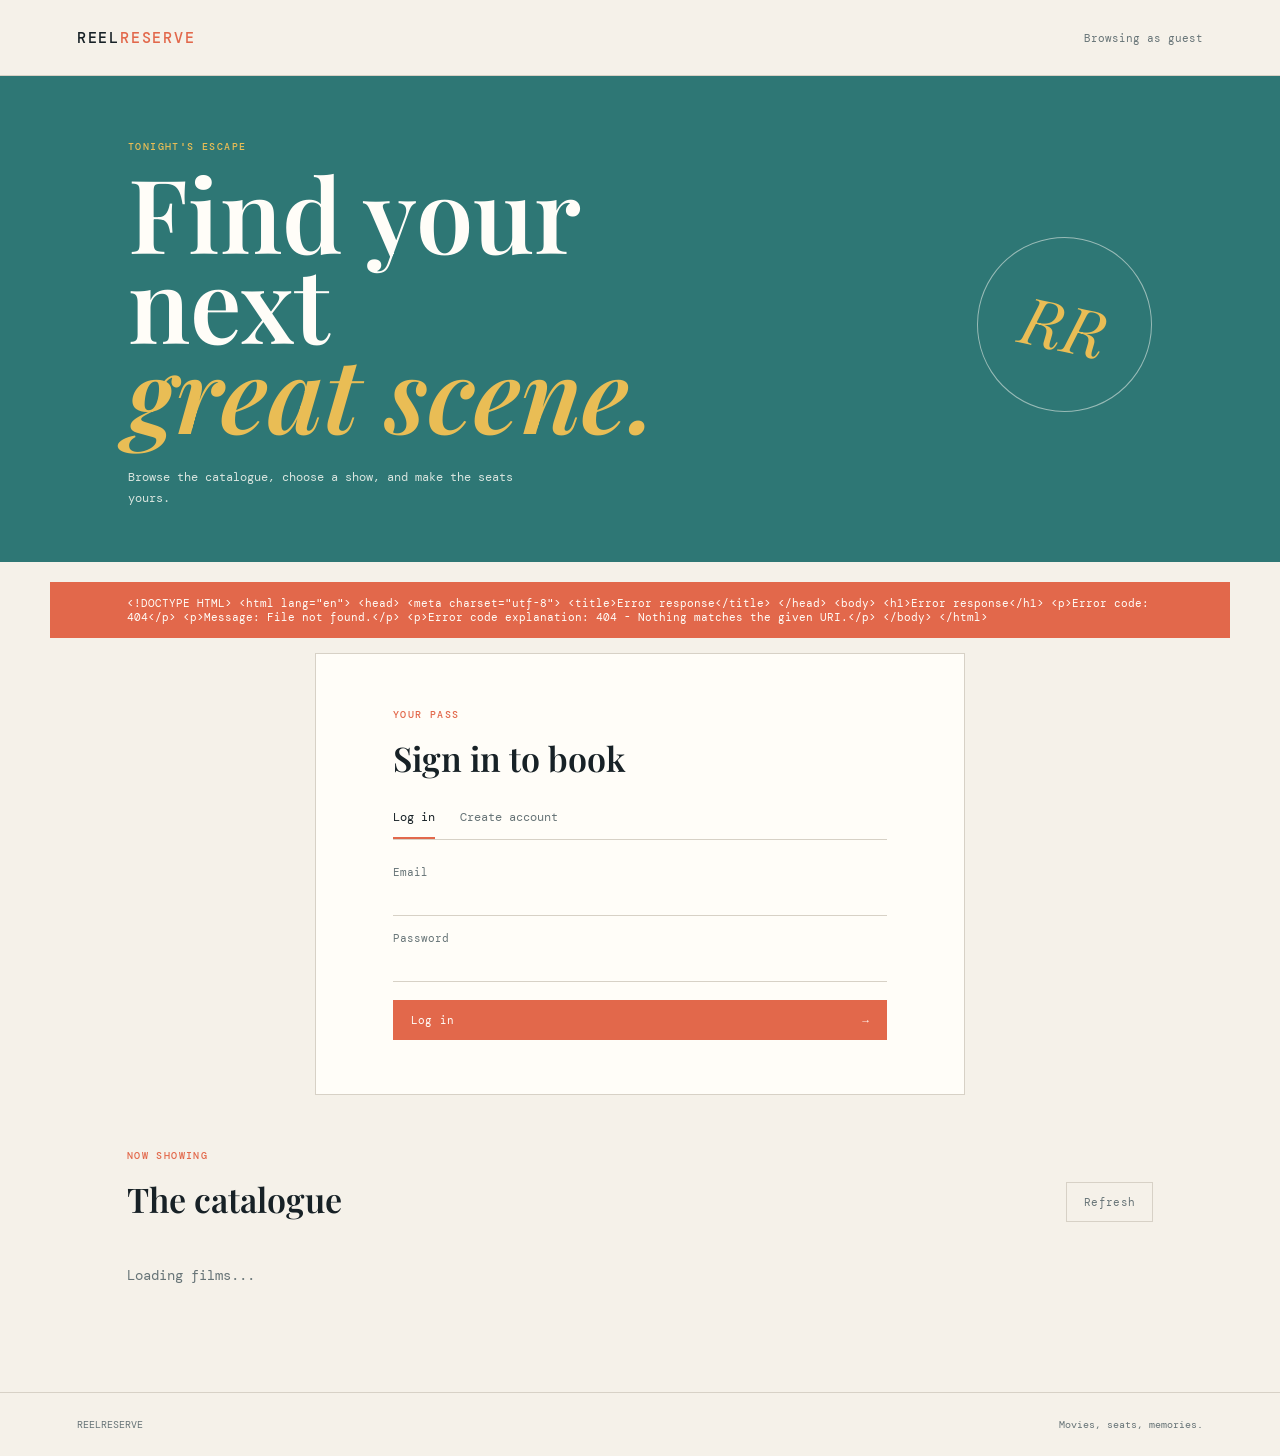
==== backend/target/movie-booking/index.html @ e282ca95 "Checkpoint: current build state" ====
<!DOCTYPE html>
<html lang="en">
<head>
    <meta charset="UTF-8">
    <meta name="viewport" content="width=device-width, initial-scale=1.0">
    <title>ReelReserve</title>
    <link rel="stylesheet" href="styles.css">
</head>
<body>
<header class="topbar">
    <a class="brand" href="#">REEL<span>RESERVE</span></a>
    <div class="account-actions">
        <span id="user-label" class="user-label">Browsing as guest</span>
        <button id="wallet-button" class="button button-quiet hidden" type="button">Wallet</button>
        <button id="logout-button" class="button button-quiet hidden" type="button">Log out</button>
    </div>
</header>

<main>
    <section class="hero-band">
        <div class="hero-copy">
            <p class="kicker">Tonight's escape</p>
            <h1>Find your next<br><em>great scene.</em></h1>
            <p class="hero-note">Browse the catalogue, choose a show, and make the seats yours.</p>
        </div>
        <div class="hero-mark" aria-hidden="true">RR</div>
    </section>

    <section id="notice" class="notice hidden" role="status"></section>

    <section id="account-panel" class="panel account-panel hidden">
        <div class="account-panel-heading">
            <div><p id="account-kind" class="kicker">Account</p><h2 id="account-name">Your wallet</h2><p id="account-email" class="account-email"></p></div>
            <div class="wallet-total"><span>Available balance</span><strong id="wallet-balance">Rs 0</strong></div>
        </div>
        <div class="account-facts"><span>Role <strong id="account-role">CUSTOMER</strong></span><span id="wallet-help">Balance updates after every booking and cancellation</span><button id="refresh-wallet-button" class="button button-quiet" type="button">Refresh balance</button></div>
    </section>

    <section id="auth-panel" class="panel auth-panel">
        <div class="panel-heading">
            <p class="kicker">Your pass</p>
            <h2>Sign in to book</h2>
        </div>
        <div class="auth-tabs" role="tablist">
            <button class="tab active" data-auth-mode="login" type="button">Log in</button>
            <button class="tab" data-auth-mode="register" type="button">Create account</button>
        </div>
        <form id="auth-form">
            <label id="name-field" class="field hidden">Name<input id="name" type="text" autocomplete="name"></label>
            <label class="field">Email<input id="email" type="email" required autocomplete="email"></label>
            <label class="field">Password<input id="password" type="password" required minlength="6" autocomplete="current-password"></label>
            <button class="button button-primary" type="submit"><span id="auth-submit-label">Log in</span><span aria-hidden="true">&#8594;</span></button>
        </form>
    </section>

    <section id="catalogue" class="catalogue-section">
        <div class="section-heading">
            <div><p class="kicker">Now showing</p><h2>The catalogue</h2></div>
            <button id="refresh-button" class="button button-quiet" type="button">Refresh</button>
        </div>
        <div id="movie-grid" class="movie-grid"><p class="loading">Loading films...</p></div>
    </section>

    <section id="details-panel" class="panel details-panel hidden">
        <button id="close-details" class="close-button" type="button" aria-label="Close movie details">&#215;</button>
        <div id="movie-details"></div>
    </section>

    <section id="admin-panel" class="admin-panel hidden">
        <div class="section-heading admin-heading">
            <div><p class="kicker">Admin studio</p><h2>Build the programme</h2></div>
            <span class="role-badge">ADMIN</span>
        </div>
        <div class="admin-grid">
            <section class="admin-column">
                <div class="admin-column-heading"><h3>Theatres</h3><button id="new-theatre-button" class="button button-quiet" type="button">New</button></div>
                <form id="theatre-form" class="admin-form hidden">
                    <input id="theatre-id" type="hidden">
                    <label class="field">Name<input id="theatre-name" required></label>
                    <label class="field">Location<input id="theatre-location" required></label>
                    <div class="form-actions"><button class="button button-primary" type="submit">Save theatre</button><button id="cancel-theatre" class="button button-quiet" type="button">Cancel</button></div>
                </form>
                <div id="theatre-list" class="admin-list"></div>
            </section>
            <section class="admin-column dependent-column">
                <div class="admin-column-heading"><h3>Selected theatre screens</h3><button id="new-screen-button" class="button button-quiet" type="button" disabled>New</button></div>
                <p id="screen-context" class="admin-context">Select a theatre first.</p>
                <form id="screen-form" class="admin-form hidden">
                    <input id="screen-id" type="hidden">
                    <label class="field">Name<input id="screen-name" required></label>
                    <label class="field">Rows<input id="screen-rows" placeholder="A-D" required></label>
                    <label class="field">Seats per row<input id="screen-seats" type="number" min="1" required></label>
                    <div class="form-actions"><button class="button button-primary" type="submit">Save screen</button><button id="cancel-screen" class="button button-quiet" type="button">Cancel</button></div>
                </form>
                <div id="screen-list" class="admin-list"></div>
            </section>
            <section class="admin-column dependent-column">
                <div class="admin-column-heading"><h3>Shows</h3><button id="new-show-button" class="button button-quiet" type="button" disabled>New</button></div>
                <p id="show-context" class="admin-context">Select a screen first.</p>
                <form id="show-form" class="admin-form hidden">
                    <input id="show-id" type="hidden">
                    <label class="field">Movie<select id="show-movie" required></select></label>
                    <label class="field">Start time<input id="show-time" type="datetime-local" required></label>
                    <div class="form-actions"><button class="button button-primary" type="submit">Save show</button><button id="cancel-show" class="button button-quiet" type="button">Cancel</button></div>
                </form>
                <div id="show-list" class="admin-list"></div>
            </section>
        </div>
    </section>

    <section id="bookings-section" class="catalogue-section hidden">
        <div class="section-heading"><div><p class="kicker">Your account</p><h2>My bookings</h2></div></div>
        <div id="booking-list" class="booking-list"></div>
    </section>
</main>

<footer><span>REELRESERVE</span><span>Movies, seats, memories.</span></footer>
<script src="app.js"></script>
</body>
</html>
---- backend/target/movie-booking/styles.css ----
@import url('https://fonts.googleapis.com/css2?family=DM+Mono:wght@400;500&family=Playfair+Display:ital,wght@0,600;0,700;1,600;1,700&display=swap');

:root { --ink:#172126; --paper:#f5f1e9; --muted:#677477; --line:#d7d1c6; --coral:#e2684b; --teal:#2e7775; --yellow:#e9bd55; --white:#fffdf8; }
* { box-sizing:border-box; }
body { margin:0; color:var(--ink); background:var(--paper); font-family:'DM Mono', monospace; font-size:14px; }
button, input { font:inherit; }
button { cursor:pointer; }
.topbar { height:76px; padding:0 6vw; border-bottom:1px solid var(--line); display:flex; align-items:center; justify-content:space-between; background:var(--paper); }
.brand { color:var(--ink); text-decoration:none; font-weight:500; letter-spacing:.12em; font-size:15px; }
.brand span { color:var(--coral); }
.account-actions { display:flex; gap:20px; align-items:center; color:var(--muted); font-size:11px; }
.hero-band { min-height:350px; padding:64px 10vw 54px; background:var(--teal); color:var(--white); display:flex; align-items:center; justify-content:space-between; overflow:hidden; }
.hero-copy { max-width:650px; position:relative; z-index:1; }
.kicker { margin:0 0 14px; color:var(--coral); text-transform:uppercase; letter-spacing:.14em; font-size:10px; font-weight:500; }
.hero-band .kicker { color:var(--yellow); }
h1, h2, h3 { margin:0; font-family:'Playfair Display', Georgia, serif; font-weight:600; letter-spacing:0; }
h1 { font-size:clamp(3.5rem, 8vw, 7.2rem); line-height:.88; }
h1 em { color:var(--yellow); }
.hero-note { max-width:390px; line-height:1.7; color:#d9e5df; margin:30px 0 0; font-size:12px; }
.hero-mark { width:175px; height:175px; border:1px solid rgba(255,253,248,.5); border-radius:50%; display:grid; place-items:center; color:var(--yellow); font-family:'Playfair Display',serif; font-style:italic; font-size:65px; transform:rotate(12deg); }
.panel, .catalogue-section { max-width:1180px; margin:0 auto; padding:54px 6vw; }
.auth-panel { max-width:650px; margin-top:25px; background:var(--white); border:1px solid var(--line); position:relative; }
.panel-heading h2, .section-heading h2 { font-size:34px; }
.auth-tabs { display:flex; gap:25px; border-bottom:1px solid var(--line); margin:28px 0 25px; }
.tab { border:0; border-bottom:2px solid transparent; padding:0 0 12px; background:transparent; color:var(--muted); font-size:12px; }
.tab.active { color:var(--ink); border-color:var(--coral); }
.field { display:block; color:var(--muted); font-size:11px; margin:15px 0; }
input { display:block; width:100%; border:0; border-bottom:1px solid var(--line); background:transparent; padding:11px 0; color:var(--ink); outline:0; }
input:focus { border-color:var(--teal); }
.button { border:1px solid var(--ink); padding:12px 17px; background:transparent; color:var(--ink); font-size:11px; letter-spacing:.03em; }
.button-primary { width:100%; margin-top:18px; display:flex; justify-content:space-between; background:var(--coral); color:var(--white); border-color:var(--coral); }
.button-quiet { border-color:var(--line); color:var(--muted); }
.button:hover { filter:brightness(.96); }
.section-heading { display:flex; align-items:end; justify-content:space-between; margin-bottom:30px; }
.movie-grid { display:grid; grid-template-columns:repeat(auto-fit,minmax(210px,1fr)); gap:14px; }
.movie-card { min-height:270px; padding:20px; display:flex; flex-direction:column; justify-content:space-between; background:var(--white); border:1px solid var(--line); transition:transform .2s ease; }
.movie-card:hover { transform:translateY(-5px); }
.poster { height:115px; margin:-20px -20px 20px; padding:16px; background:var(--yellow); color:var(--ink); display:flex; align-items:end; font-family:'Playfair Display',serif; font-size:27px; line-height:.9; }
.movie-card:nth-child(2n) .poster { background:var(--coral); color:var(--white); }
.movie-card:nth-child(3n) .poster { background:var(--teal); color:var(--white); }
.movie-card h3 { font-size:22px; line-height:1; }
.movie-meta { color:var(--muted); font-size:10px; margin-top:12px; }
.card-action { align-self:start; border:0; border-bottom:1px solid var(--coral); padding:12px 0 5px; background:transparent; color:var(--ink); font-size:11px; }
.notice { max-width:1180px; margin:20px auto -10px; padding:14px 6vw; background:var(--yellow); font-size:11px; }
.account-panel { max-width:1180px; margin:25px auto 0; padding:30px 6vw; background:var(--ink); color:var(--white); }
.account-panel-heading { display:flex; justify-content:space-between; align-items:end; gap:30px; }
.account-panel h2 { font-size:36px; }
.account-email { color:#c8d1cd; font-size:11px; margin:8px 0 0; }
.wallet-total { min-width:210px; padding:18px 20px; background:var(--yellow); color:var(--ink); }
.wallet-total span, .wallet-total strong { display:block; }
.wallet-total span { font-size:10px; text-transform:uppercase; letter-spacing:.1em; }
.wallet-total strong { margin-top:10px; font-family:'Playfair Display',serif; font-size:32px; }
.account-facts { display:flex; align-items:center; gap:30px; margin-top:25px; padding-top:16px; border-top:1px solid #3c484b; color:#c8d1cd; font-size:10px; }
.account-facts strong { color:var(--yellow); margin-left:6px; }
.account-facts .button { margin-left:auto; padding:8px 10px; color:var(--white); border-color:#627071; }
.admin-panel { max-width:1180px; margin:25px auto 0; padding:42px 6vw; background:#e7dfd1; border-top:5px solid var(--coral); }
.admin-heading { margin-bottom:25px; }
.role-badge { padding:7px 10px; background:var(--ink); color:var(--yellow); font-size:10px; letter-spacing:.12em; }
.admin-grid { display:grid; grid-template-columns:repeat(3, 1fr); gap:1px; background:var(--line); border:1px solid var(--line); }
.admin-column { min-width:0; padding:22px; background:var(--white); }
.dependent-column { background:#fbf8f1; }
.admin-column-heading { display:flex; align-items:center; justify-content:space-between; gap:15px; margin-bottom:18px; }
.admin-column h3 { font-size:23px; }
.admin-context { color:var(--muted); line-height:1.5; font-size:11px; margin:0 0 15px; }
.admin-list { display:grid; gap:7px; }
.admin-item { width:100%; display:flex; align-items:center; justify-content:space-between; gap:12px; padding:13px; border:1px solid var(--line); background:transparent; color:var(--ink); text-align:left; }
button.admin-item { cursor:pointer; }
.admin-item:hover, .admin-item.selected { border-color:var(--teal); background:#edf3ec; }
.admin-item strong, .admin-item small { display:block; }
.admin-item strong { font-family:'Playfair Display',serif; font-size:16px; font-weight:600; }
.admin-item small { color:var(--muted); font-size:9px; line-height:1.5; margin-top:4px; }
.item-actions { display:flex; gap:10px; flex-shrink:0; }
.item-actions i { color:var(--muted); font-style:normal; font-size:15px; cursor:pointer; }
.item-actions i:hover { color:var(--coral); }
.admin-form { border:1px solid var(--line); padding:15px; margin-bottom:15px; background:var(--paper); }
.admin-form .field { margin:11px 0; }
.admin-form select { display:block; width:100%; border:0; border-bottom:1px solid var(--line); padding:11px 0; background:transparent; color:var(--ink); }
.form-actions { display:flex; gap:8px; margin-top:15px; }
.form-actions .button { padding:10px 11px; }
.form-actions .button-primary { margin-top:0; width:auto; }
.details-panel { background:var(--ink); color:var(--white); position:relative; }
.details-panel .kicker { color:var(--yellow); }
.details-panel h2 { font-size:45px; max-width:650px; }
.details-copy { color:#c8d1cd; line-height:1.7; max-width:600px; margin:18px 0 28px; }
.show-row { display:flex; align-items:center; justify-content:space-between; border-top:1px solid #3c484b; padding:16px 0; gap:20px; }
.show-time { color:var(--yellow); }
.seat-list { display:flex; flex-wrap:wrap; gap:7px; margin:18px 0; }
.seat { min-width:39px; padding:8px 5px; border:1px solid #627071; color:var(--white); background:transparent; font-size:10px; }
.seat.available.selected { background:var(--yellow); color:var(--ink); border-color:var(--yellow); }
.seat.unavailable { color:#657073; border-color:#354144; text-decoration:line-through; cursor:not-allowed; }
.close-button { position:absolute; top:22px; right:25px; color:var(--white); background:transparent; border:0; font-size:25px; }
.booking-list { display:grid; gap:10px; }
.booking-item { display:flex; justify-content:space-between; align-items:center; gap:15px; padding:18px; border:1px solid var(--line); background:var(--white); font-size:11px; }
.booking-item strong { font-family:'Playfair Display',serif; font-size:20px; }
.loading { color:var(--muted); }
.hidden { display:none !important; }
footer { border-top:1px solid var(--line); margin-top:40px; padding:25px 6vw; display:flex; justify-content:space-between; color:var(--muted); font-size:10px; }
@media (max-width:850px) { .admin-grid { grid-template-columns:1fr; } }
@media (max-width:650px) { .topbar { padding:0 5vw; } .user-label { display:none; } .hero-band { padding:52px 7vw; min-height:330px; } .hero-mark { width:105px; height:105px; font-size:38px; } .panel, .catalogue-section, .admin-panel { padding:40px 7vw; } .account-panel-heading, .account-facts { align-items:start; flex-direction:column; gap:18px; } .wallet-total { width:100%; } .section-heading { align-items:start; gap:15px; } .panel-heading h2, .section-heading h2 { font-size:29px; } .details-panel h2 { font-size:36px; } .booking-item { align-items:start; flex-direction:column; } footer { flex-direction:column; gap:10px; } }
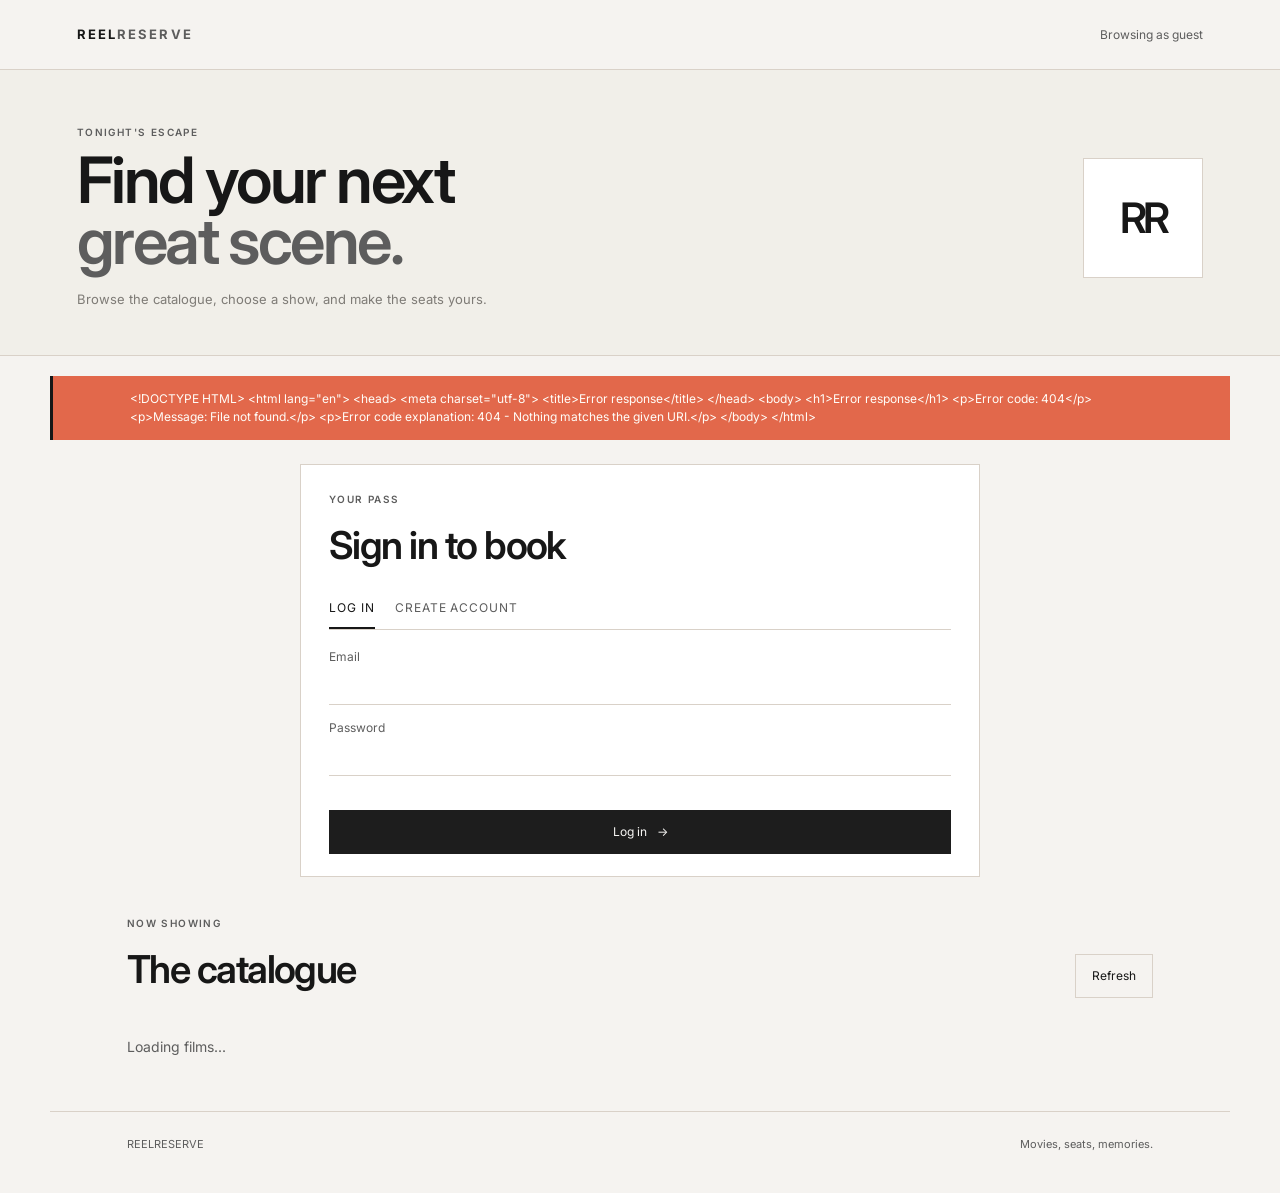
==== commit cf236d88: "chore: checkpoint current booking system" ====
--- a/backend/target/movie-booking/index.html
+++ b/backend/target/movie-booking/index.html
@@ -45,10 +45,15 @@
             <button class="tab active" data-auth-mode="login" type="button">Log in</button>
             <button class="tab" data-auth-mode="register" type="button">Create account</button>
         </div>
+        <div id="registration-role" class="auth-tabs hidden" role="tablist" aria-label="Account type">
+            <button class="tab active" data-register-role="CUSTOMER" type="button">Customer</button>
+            <button class="tab" data-register-role="ADMIN" type="button">Admin</button>
+        </div>
         <form id="auth-form">
             <label id="name-field" class="field hidden">Name<input id="name" type="text" autocomplete="name"></label>
             <label class="field">Email<input id="email" type="email" required autocomplete="email"></label>
             <label class="field">Password<input id="password" type="password" required minlength="6" autocomplete="current-password"></label>
+            <label id="admin-key-field" class="field hidden">Admin access code<input id="admin-key" type="password" autocomplete="off"></label>
             <button class="button button-primary" type="submit"><span id="auth-submit-label">Log in</span><span aria-hidden="true">&#8594;</span></button>
         </form>
     </section>
--- a/backend/target/movie-booking/styles.css
+++ b/backend/target/movie-booking/styles.css
@@ -1,99 +1,453 @@
-@import url('https://fonts.googleapis.com/css2?family=DM+Mono:wght@400;500&family=Playfair+Display:ital,wght@0,600;0,700;1,600;1,700&display=swap');
-
-:root { --ink:#172126; --paper:#f5f1e9; --muted:#677477; --line:#d7d1c6; --coral:#e2684b; --teal:#2e7775; --yellow:#e9bd55; --white:#fffdf8; }
-* { box-sizing:border-box; }
-body { margin:0; color:var(--ink); background:var(--paper); font-family:'DM Mono', monospace; font-size:14px; }
-button, input { font:inherit; }
-button { cursor:pointer; }
-.topbar { height:76px; padding:0 6vw; border-bottom:1px solid var(--line); display:flex; align-items:center; justify-content:space-between; background:var(--paper); }
-.brand { color:var(--ink); text-decoration:none; font-weight:500; letter-spacing:.12em; font-size:15px; }
-.brand span { color:var(--coral); }
-.account-actions { display:flex; gap:20px; align-items:center; color:var(--muted); font-size:11px; }
-.hero-band { min-height:350px; padding:64px 10vw 54px; background:var(--teal); color:var(--white); display:flex; align-items:center; justify-content:space-between; overflow:hidden; }
-.hero-copy { max-width:650px; position:relative; z-index:1; }
-.kicker { margin:0 0 14px; color:var(--coral); text-transform:uppercase; letter-spacing:.14em; font-size:10px; font-weight:500; }
-.hero-band .kicker { color:var(--yellow); }
-h1, h2, h3 { margin:0; font-family:'Playfair Display', Georgia, serif; font-weight:600; letter-spacing:0; }
-h1 { font-size:clamp(3.5rem, 8vw, 7.2rem); line-height:.88; }
-h1 em { color:var(--yellow); }
-.hero-note { max-width:390px; line-height:1.7; color:#d9e5df; margin:30px 0 0; font-size:12px; }
-.hero-mark { width:175px; height:175px; border:1px solid rgba(255,253,248,.5); border-radius:50%; display:grid; place-items:center; color:var(--yellow); font-family:'Playfair Display',serif; font-style:italic; font-size:65px; transform:rotate(12deg); }
-.panel, .catalogue-section { max-width:1180px; margin:0 auto; padding:54px 6vw; }
-.auth-panel { max-width:650px; margin-top:25px; background:var(--white); border:1px solid var(--line); position:relative; }
-.panel-heading h2, .section-heading h2 { font-size:34px; }
-.auth-tabs { display:flex; gap:25px; border-bottom:1px solid var(--line); margin:28px 0 25px; }
-.tab { border:0; border-bottom:2px solid transparent; padding:0 0 12px; background:transparent; color:var(--muted); font-size:12px; }
-.tab.active { color:var(--ink); border-color:var(--coral); }
-.field { display:block; color:var(--muted); font-size:11px; margin:15px 0; }
-input { display:block; width:100%; border:0; border-bottom:1px solid var(--line); background:transparent; padding:11px 0; color:var(--ink); outline:0; }
-input:focus { border-color:var(--teal); }
-.button { border:1px solid var(--ink); padding:12px 17px; background:transparent; color:var(--ink); font-size:11px; letter-spacing:.03em; }
-.button-primary { width:100%; margin-top:18px; display:flex; justify-content:space-between; background:var(--coral); color:var(--white); border-color:var(--coral); }
-.button-quiet { border-color:var(--line); color:var(--muted); }
-.button:hover { filter:brightness(.96); }
-.section-heading { display:flex; align-items:end; justify-content:space-between; margin-bottom:30px; }
-.movie-grid { display:grid; grid-template-columns:repeat(auto-fit,minmax(210px,1fr)); gap:14px; }
-.movie-card { min-height:270px; padding:20px; display:flex; flex-direction:column; justify-content:space-between; background:var(--white); border:1px solid var(--line); transition:transform .2s ease; }
-.movie-card:hover { transform:translateY(-5px); }
-.poster { height:115px; margin:-20px -20px 20px; padding:16px; background:var(--yellow); color:var(--ink); display:flex; align-items:end; font-family:'Playfair Display',serif; font-size:27px; line-height:.9; }
-.movie-card:nth-child(2n) .poster { background:var(--coral); color:var(--white); }
-.movie-card:nth-child(3n) .poster { background:var(--teal); color:var(--white); }
-.movie-card h3 { font-size:22px; line-height:1; }
-.movie-meta { color:var(--muted); font-size:10px; margin-top:12px; }
-.card-action { align-self:start; border:0; border-bottom:1px solid var(--coral); padding:12px 0 5px; background:transparent; color:var(--ink); font-size:11px; }
-.notice { max-width:1180px; margin:20px auto -10px; padding:14px 6vw; background:var(--yellow); font-size:11px; }
-.account-panel { max-width:1180px; margin:25px auto 0; padding:30px 6vw; background:var(--ink); color:var(--white); }
-.account-panel-heading { display:flex; justify-content:space-between; align-items:end; gap:30px; }
-.account-panel h2 { font-size:36px; }
-.account-email { color:#c8d1cd; font-size:11px; margin:8px 0 0; }
-.wallet-total { min-width:210px; padding:18px 20px; background:var(--yellow); color:var(--ink); }
-.wallet-total span, .wallet-total strong { display:block; }
-.wallet-total span { font-size:10px; text-transform:uppercase; letter-spacing:.1em; }
-.wallet-total strong { margin-top:10px; font-family:'Playfair Display',serif; font-size:32px; }
-.account-facts { display:flex; align-items:center; gap:30px; margin-top:25px; padding-top:16px; border-top:1px solid #3c484b; color:#c8d1cd; font-size:10px; }
-.account-facts strong { color:var(--yellow); margin-left:6px; }
-.account-facts .button { margin-left:auto; padding:8px 10px; color:var(--white); border-color:#627071; }
-.admin-panel { max-width:1180px; margin:25px auto 0; padding:42px 6vw; background:#e7dfd1; border-top:5px solid var(--coral); }
-.admin-heading { margin-bottom:25px; }
-.role-badge { padding:7px 10px; background:var(--ink); color:var(--yellow); font-size:10px; letter-spacing:.12em; }
-.admin-grid { display:grid; grid-template-columns:repeat(3, 1fr); gap:1px; background:var(--line); border:1px solid var(--line); }
-.admin-column { min-width:0; padding:22px; background:var(--white); }
-.dependent-column { background:#fbf8f1; }
-.admin-column-heading { display:flex; align-items:center; justify-content:space-between; gap:15px; margin-bottom:18px; }
-.admin-column h3 { font-size:23px; }
-.admin-context { color:var(--muted); line-height:1.5; font-size:11px; margin:0 0 15px; }
-.admin-list { display:grid; gap:7px; }
-.admin-item { width:100%; display:flex; align-items:center; justify-content:space-between; gap:12px; padding:13px; border:1px solid var(--line); background:transparent; color:var(--ink); text-align:left; }
-button.admin-item { cursor:pointer; }
-.admin-item:hover, .admin-item.selected { border-color:var(--teal); background:#edf3ec; }
-.admin-item strong, .admin-item small { display:block; }
-.admin-item strong { font-family:'Playfair Display',serif; font-size:16px; font-weight:600; }
-.admin-item small { color:var(--muted); font-size:9px; line-height:1.5; margin-top:4px; }
-.item-actions { display:flex; gap:10px; flex-shrink:0; }
-.item-actions i { color:var(--muted); font-style:normal; font-size:15px; cursor:pointer; }
-.item-actions i:hover { color:var(--coral); }
-.admin-form { border:1px solid var(--line); padding:15px; margin-bottom:15px; background:var(--paper); }
-.admin-form .field { margin:11px 0; }
-.admin-form select { display:block; width:100%; border:0; border-bottom:1px solid var(--line); padding:11px 0; background:transparent; color:var(--ink); }
-.form-actions { display:flex; gap:8px; margin-top:15px; }
-.form-actions .button { padding:10px 11px; }
-.form-actions .button-primary { margin-top:0; width:auto; }
-.details-panel { background:var(--ink); color:var(--white); position:relative; }
-.details-panel .kicker { color:var(--yellow); }
-.details-panel h2 { font-size:45px; max-width:650px; }
-.details-copy { color:#c8d1cd; line-height:1.7; max-width:600px; margin:18px 0 28px; }
-.show-row { display:flex; align-items:center; justify-content:space-between; border-top:1px solid #3c484b; padding:16px 0; gap:20px; }
-.show-time { color:var(--yellow); }
-.seat-list { display:flex; flex-wrap:wrap; gap:7px; margin:18px 0; }
-.seat { min-width:39px; padding:8px 5px; border:1px solid #627071; color:var(--white); background:transparent; font-size:10px; }
-.seat.available.selected { background:var(--yellow); color:var(--ink); border-color:var(--yellow); }
-.seat.unavailable { color:#657073; border-color:#354144; text-decoration:line-through; cursor:not-allowed; }
-.close-button { position:absolute; top:22px; right:25px; color:var(--white); background:transparent; border:0; font-size:25px; }
-.booking-list { display:grid; gap:10px; }
-.booking-item { display:flex; justify-content:space-between; align-items:center; gap:15px; padding:18px; border:1px solid var(--line); background:var(--white); font-size:11px; }
-.booking-item strong { font-family:'Playfair Display',serif; font-size:20px; }
-.loading { color:var(--muted); }
-.hidden { display:none !important; }
-footer { border-top:1px solid var(--line); margin-top:40px; padding:25px 6vw; display:flex; justify-content:space-between; color:var(--muted); font-size:10px; }
-@media (max-width:850px) { .admin-grid { grid-template-columns:1fr; } }
-@media (max-width:650px) { .topbar { padding:0 5vw; } .user-label { display:none; } .hero-band { padding:52px 7vw; min-height:330px; } .hero-mark { width:105px; height:105px; font-size:38px; } .panel, .catalogue-section, .admin-panel { padding:40px 7vw; } .account-panel-heading, .account-facts { align-items:start; flex-direction:column; gap:18px; } .wallet-total { width:100%; } .section-heading { align-items:start; gap:15px; } .panel-heading h2, .section-heading h2 { font-size:29px; } .details-panel h2 { font-size:36px; } .booking-item { align-items:start; flex-direction:column; } footer { flex-direction:column; gap:10px; } }
+@import url('https://fonts.googleapis.com/css2?family=Inter:wght@400;500;600;700&display=swap');
+
+:root {
+    --bg: #f5f3f0;
+    --panel: #ffffff;
+    --panel-soft: #f1efe9;
+    --line: #d9d1c8;
+    --ink: #171717;
+    --muted: #5d5d5d;
+    --text-soft: #7e7b76;
+    --accent: #1f2323;
+    --accent-soft: #e8e4df;
+    --button: #1d1d1d;
+    --button-text: #f7f6f4;
+    --warning: #f1e7b8;
+    --success: #dfe9dd;
+    --danger: #f0d8d3;
+}
+
+* { box-sizing: border-box; }
+html { scroll-behavior: smooth; }
+body {
+    margin: 0;
+    background: var(--bg);
+    color: var(--ink);
+    font-family: 'Inter', sans-serif;
+    font-size: 14px;
+    line-height: 1.5;
+}
+button, input, select { font: inherit; }
+button { cursor: pointer; }
+button:disabled { cursor: not-allowed; opacity: 0.6; }
+
+a { color: inherit; text-decoration: none; }
+
+.topbar {
+    height: 70px;
+    padding: 0 6vw;
+    display: flex;
+    align-items: center;
+    justify-content: space-between;
+    border-bottom: 1px solid var(--line);
+    background: rgba(245, 243, 240, 0.96);
+    position: sticky;
+    top: 0;
+    z-index: 10;
+}
+.brand {
+    letter-spacing: 0.16em;
+    font-size: 13px;
+    font-weight: 700;
+    text-transform: uppercase;
+}
+.brand span { color: var(--muted); }
+.account-actions {
+    display: flex;
+    align-items: center;
+    gap: 16px;
+}
+.user-label {
+    font-size: 12px;
+    color: var(--muted);
+}
+
+.hero-band {
+    min-height: 240px;
+    padding: 56px 6vw 46px;
+    background: var(--panel-soft);
+    border-bottom: 1px solid var(--line);
+    display: flex;
+    align-items: center;
+    justify-content: space-between;
+    gap: 32px;
+}
+.hero-copy { max-width: 620px; }
+.kicker {
+    margin: 0 0 12px;
+    color: var(--muted);
+    font-size: 10px;
+    line-height: 1.2;
+    letter-spacing: 0.14em;
+    text-transform: uppercase;
+    font-weight: 600;
+}
+h1, h2, h3 { margin: 0; font-weight: 600; letter-spacing: -0.04em; }
+h1 {
+    font-size: clamp(2.6rem, 5vw, 5rem);
+    line-height: 0.95;
+}
+h1 em { font-style: normal; color: var(--muted); }
+.hero-note {
+    margin: 18px 0 0;
+    max-width: 440px;
+    color: var(--text-soft);
+    font-size: 13px;
+}
+.hero-mark {
+    width: 120px;
+    height: 120px;
+    display: grid;
+    place-items: center;
+    border: 1px solid var(--line);
+    background: var(--panel);
+    font-size: 42px;
+    font-weight: 600;
+    letter-spacing: -0.08em;
+}
+
+.panel, .catalogue-section { max-width: 1180px; margin: 0 auto; padding: 40px 6vw; }
+.auth-panel {
+    max-width: 680px;
+    margin-top: 24px;
+    padding: 28px 28px 22px;
+    background: var(--panel);
+    border: 1px solid var(--line);
+}
+.panel-heading h2, .section-heading h2 { font-size: clamp(2rem, 3vw, 2.7rem); }
+.auth-tabs {
+    display: flex;
+    gap: 20px;
+    margin: 24px 0 18px;
+    border-bottom: 1px solid var(--line);
+}
+.tab {
+    border: 0;
+    background: transparent;
+    color: var(--muted);
+    padding: 0 0 10px;
+    font-size: 12px;
+    letter-spacing: 0.08em;
+    text-transform: uppercase;
+    border-bottom: 2px solid transparent;
+}
+.tab.active {
+    color: var(--ink);
+    border-color: var(--ink);
+}
+.inline-copy {
+    margin: 0 0 18px;
+    color: var(--muted);
+    font-size: 12px;
+}
+.field {
+    display: block;
+    margin: 14px 0;
+    color: var(--muted);
+    font-size: 12px;
+}
+input, select {
+    display: block;
+    width: 100%;
+    border: 0;
+    border-bottom: 1px solid var(--line);
+    background: transparent;
+    padding: 10px 0;
+    color: var(--ink);
+    outline: none;
+}
+input:focus, select:focus {
+    border-color: var(--ink);
+}
+.button {
+    border: 1px solid var(--button);
+    background: var(--button);
+    color: var(--button-text);
+    display: inline-flex;
+    align-items: center;
+    justify-content: center;
+    gap: 10px;
+    padding: 12px 16px;
+    font-size: 12px;
+    transition: opacity .2s ease;
+}
+.button:hover { opacity: 0.96; }
+.button-primary {
+    width: 100%;
+    margin-top: 20px;
+}
+.button-quiet {
+    background: transparent;
+    color: var(--ink);
+    border-color: var(--line);
+}
+.subtle-link {
+    border: 0;
+    background: transparent;
+    color: var(--ink);
+    padding: 0;
+    font-size: 12px;
+    text-decoration: underline;
+    text-underline-offset: 3px;
+}
+.inline-link-row {
+    margin-top: 16px;
+    display: flex;
+    justify-content: flex-end;
+}
+
+.section-heading {
+    display: flex;
+    align-items: end;
+    justify-content: space-between;
+    gap: 18px;
+    margin-bottom: 24px;
+}
+.movie-grid {
+    display: grid;
+    grid-template-columns: repeat(auto-fit, minmax(220px, 1fr));
+    gap: 14px;
+}
+.movie-card {
+    background: var(--panel);
+    border: 1px solid var(--line);
+    padding: 18px;
+    min-height: 260px;
+    display: flex;
+    flex-direction: column;
+    justify-content: space-between;
+}
+.poster {
+    height: 120px;
+    margin: -18px -18px 18px;
+    display: flex;
+    align-items: end;
+    padding: 16px;
+    background: var(--accent-soft);
+    font-weight: 600;
+    font-size: 28px;
+    letter-spacing: -0.06em;
+}
+.movie-card:nth-child(2n) .poster { background: #e7e2db; }
+.movie-card:nth-child(3n) .poster { background: #ece8e1; }
+.movie-card h3 {
+    font-size: 22px;
+    line-height: 1.1;
+}
+.movie-meta { color: var(--muted); font-size: 11px; margin-top: 10px; }
+.card-action {
+    align-self: flex-start;
+    background: transparent;
+    border: 0;
+    border-bottom: 1px solid var(--ink);
+    padding: 10px 0 4px;
+    color: var(--ink);
+    font-size: 12px;
+}
+.notice {
+    max-width: 1180px;
+    margin: 20px auto 0;
+    padding: 14px 6vw;
+    background: var(--warning);
+    border-left: 3px solid var(--ink);
+    font-size: 12px;
+}
+
+.account-panel {
+    max-width: 1180px;
+    margin: 24px auto 0;
+    padding: 28px 6vw;
+    background: var(--ink);
+    color: var(--button-text);
+}
+.account-panel-heading {
+    display: flex;
+    justify-content: space-between;
+    align-items: end;
+    gap: 20px;
+}
+.account-panel h2 { font-size: 32px; }
+.account-email { margin-top: 8px; color: #d0d3d1; font-size: 11px; }
+.wallet-total {
+    min-width: 220px;
+    padding: 16px 18px;
+    background: var(--warning);
+    color: var(--ink);
+}
+.wallet-total span, .wallet-total strong { display: block; }
+.wallet-total span { font-size: 10px; letter-spacing: 0.12em; text-transform: uppercase; }
+.wallet-total strong { margin-top: 8px; font-size: 28px; }
+.account-facts {
+    display: flex;
+    align-items: center;
+    gap: 24px;
+    margin-top: 18px;
+    padding-top: 14px;
+    border-top: 1px solid rgba(255,255,255,0.15);
+    font-size: 11px;
+    color: #d0d3d1;
+}
+.account-facts strong { color: var(--warning); }
+.account-facts .button { margin-left: auto; }
+
+.admin-panel {
+    max-width: 1180px;
+    margin: 28px auto 0;
+    padding: 40px 6vw;
+    background: var(--panel-soft);
+    border-top: 3px solid var(--ink);
+}
+.role-badge {
+    background: var(--ink);
+    color: var(--button-text);
+    padding: 8px 10px;
+    font-size: 10px;
+    letter-spacing: 0.12em;
+    text-transform: uppercase;
+}
+.admin-grid {
+    display: grid;
+    grid-template-columns: repeat(3, 1fr);
+    gap: 1px;
+    margin-top: 24px;
+    background: var(--line);
+    border: 1px solid var(--line);
+}
+.admin-column {
+    min-width: 0;
+    padding: 20px;
+    background: var(--panel);
+}
+.dependent-column { background: #faf8f5; }
+.admin-column-heading {
+    display: flex;
+    align-items: center;
+    justify-content: space-between;
+    gap: 12px;
+    margin-bottom: 16px;
+}
+.admin-column h3 { font-size: 22px; }
+.admin-context { margin: 0 0 14px; color: var(--muted); font-size: 12px; }
+.admin-list { display: grid; gap: 8px; }
+.admin-item {
+    width: 100%;
+    display: flex;
+    align-items: center;
+    justify-content: space-between;
+    gap: 10px;
+    padding: 12px 10px;
+    border: 1px solid var(--line);
+    background: transparent;
+    text-align: left;
+    color: var(--ink);
+}
+.admin-item:hover, .admin-item.selected {
+    border-color: var(--ink);
+    background: #f3f1ee;
+}
+.admin-item strong, .admin-item small { display: block; }
+.admin-item strong { font-size: 17px; }
+.admin-item small { color: var(--muted); font-size: 10px; margin-top: 3px; }
+.item-actions {
+    display: flex;
+    align-items: center;
+    gap: 8px;
+    font-size: 14px;
+    color: var(--muted);
+}
+.admin-form {
+    padding: 14px;
+    margin-bottom: 14px;
+    border: 1px solid var(--line);
+    background: var(--panel-soft);
+}
+.form-actions {
+    display: flex;
+    gap: 8px;
+    margin-top: 18px;
+}
+.form-actions .button { width: auto; margin-top: 0; }
+
+.details-panel {
+    background: var(--ink);
+    color: var(--button-text);
+    position: relative;
+}
+.details-panel .kicker { color: #d3d1cf; }
+.details-panel h2 { font-size: 38px; }
+.details-copy { max-width: 640px; color: #d0d3d1; line-height: 1.7; margin: 16px 0 20px; }
+.show-row {
+    display: flex;
+    align-items: center;
+    justify-content: space-between;
+    gap: 18px;
+    border-top: 1px solid rgba(255,255,255,0.15);
+    padding: 16px 0;
+}
+.show-time { color: var(--warning); }
+.seat-list { display: flex; flex-wrap: wrap; gap: 8px; margin: 18px 0; }
+.seat {
+    min-width: 42px;
+    padding: 8px 6px;
+    background: transparent;
+    border: 1px solid #8a8a8a;
+    color: var(--button-text);
+}
+.seat.available { background: #2e7d32; border-color: #2e7d32; }
+.seat.held { background: #d9a700; border-color: #d9a700; color: var(--ink); }
+.seat.unavailable { background: #7a7a7a; border-color: #7a7a7a; text-decoration: line-through; }
+.seat.selected { outline: 2px solid #b4d5ff; outline-offset: 2px; }
+.seat.available.selected { background: #d9a700; border-color: #d9a700; color: var(--ink); }
+.seat-info { color: #d0d3d1; font-size: 12px; margin-top: 12px; }
+.close-button {
+    position: absolute;
+    top: 18px;
+    right: 18px;
+    background: transparent;
+    border: 0;
+    color: var(--button-text);
+    font-size: 32px;
+}
+.booking-list { display: grid; gap: 10px; }
+.booking-item {
+    display: flex;
+    align-items: center;
+    justify-content: space-between;
+    gap: 16px;
+    padding: 16px 18px;
+    border: 1px solid var(--line);
+    background: var(--panel);
+}
+.booking-item strong { font-size: 20px; }
+.loading { color: var(--muted); }
+.hidden { display: none !important; }
+
+footer {
+    max-width: 1180px;
+    margin: 0 auto;
+    padding: 24px 6vw 40px;
+    display: flex;
+    justify-content: space-between;
+    gap: 16px;
+    color: var(--muted);
+    font-size: 11px;
+    border-top: 1px solid var(--line);
+}
+
+@media (max-width: 850px) {
+    .admin-grid { grid-template-columns: 1fr; }
+}
+@media (max-width: 650px) {
+    .topbar { padding: 0 5vw; }
+    .user-label { display: none; }
+    .hero-band {
+        flex-direction: column;
+        align-items: flex-start;
+        padding: 40px 7vw 36px;
+    }
+    .panel, .catalogue-section, .admin-panel, .account-panel { padding-left: 7vw; padding-right: 7vw; }
+    .section-heading, .account-panel-heading, .account-facts, .booking-item { flex-direction: column; align-items: flex-start; }
+    .account-facts .button { margin-left: 0; }
+    footer { flex-direction: column; }
+}
+
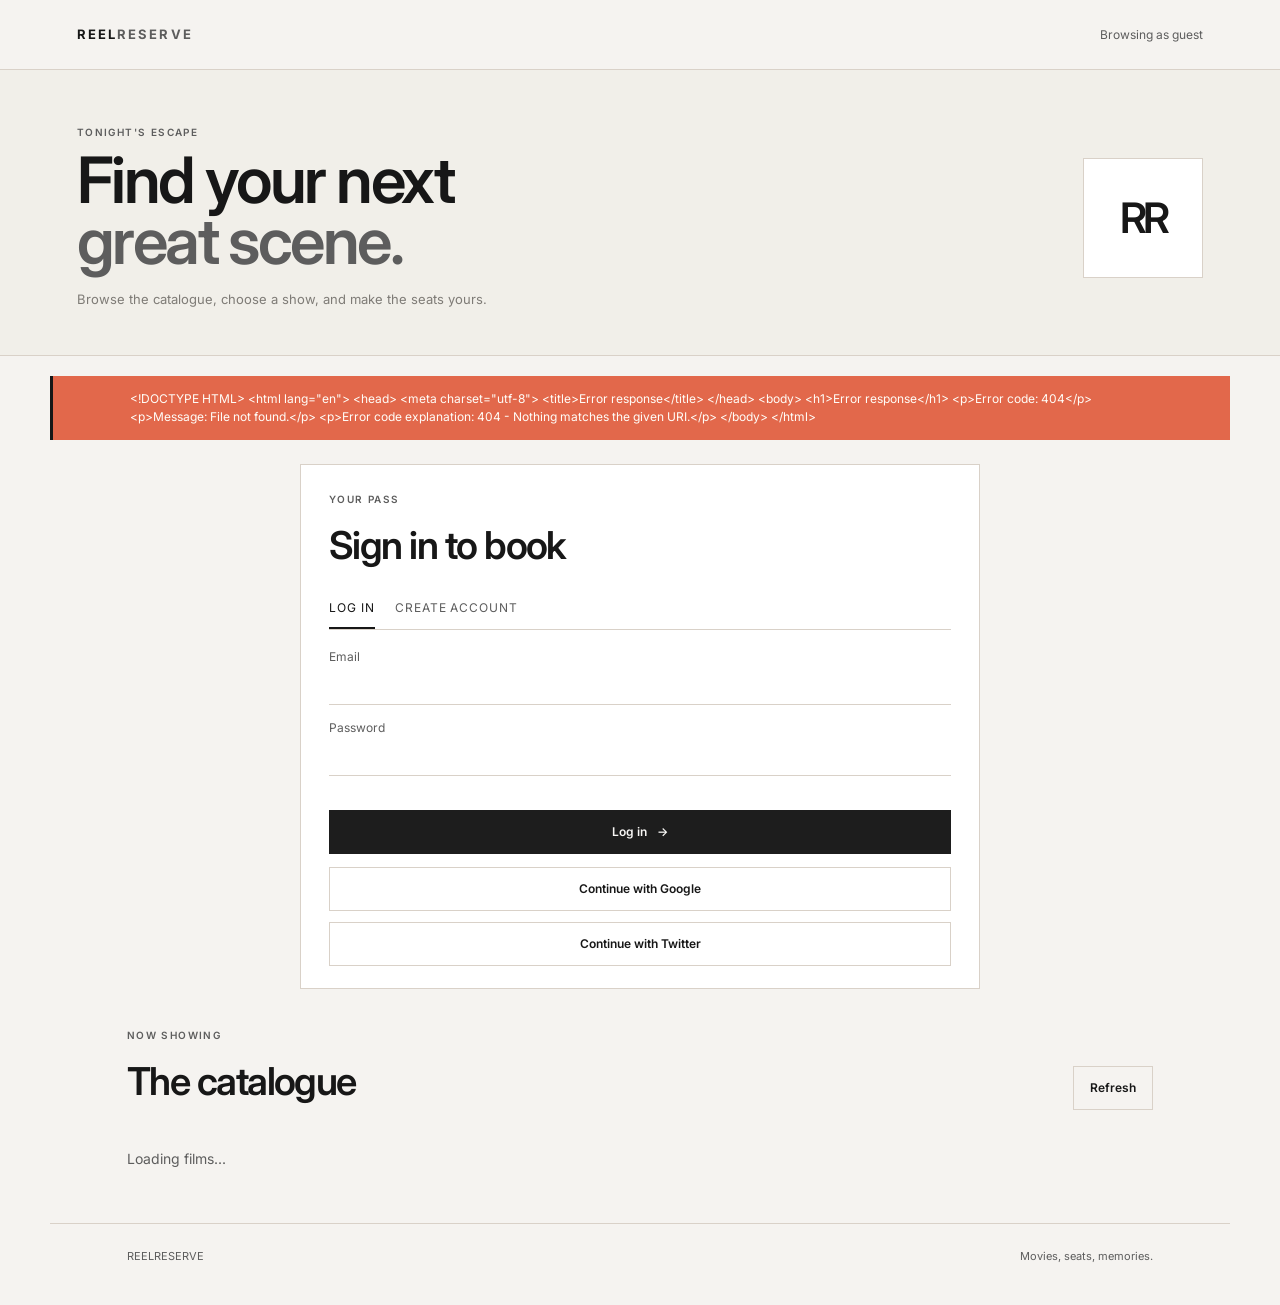
==== commit 583f6c8d: "Update OAuth flow and generated build artifacts" ====
--- a/backend/target/movie-booking/index.html
+++ b/backend/target/movie-booking/index.html
@@ -34,6 +34,11 @@
             <div class="wallet-total"><span>Available balance</span><strong id="wallet-balance">Rs 0</strong></div>
         </div>
         <div class="account-facts"><span>Role <strong id="account-role">CUSTOMER</strong></span><span id="wallet-help">Balance updates after every booking and cancellation</span><button id="refresh-wallet-button" class="button button-quiet" type="button">Refresh balance</button></div>
+        <div id="provider-links" class="provider-links hidden">
+            <span>Sign-in methods</span>
+            <button id="link-google-button" class="button button-quiet" type="button">Link Google</button>
+            <button id="link-twitter-button" class="button button-quiet" type="button">Link Twitter</button>
+        </div>
     </section>
 
     <section id="auth-panel" class="panel auth-panel">
@@ -52,9 +57,62 @@
         <form id="auth-form">
             <label id="name-field" class="field hidden">Name<input id="name" type="text" autocomplete="name"></label>
             <label class="field">Email<input id="email" type="email" required autocomplete="email"></label>
+            <label id="phone-field" class="field hidden">Phone number<input id="phone-number" type="tel" inputmode="tel" autocomplete="tel" placeholder="+14155552671" pattern="\\+[1-9][0-9]{7,14}"></label>
             <label class="field">Password<input id="password" type="password" required minlength="6" autocomplete="current-password"></label>
             <label id="admin-key-field" class="field hidden">Admin access code<input id="admin-key" type="password" autocomplete="off"></label>
             <button class="button button-primary" type="submit"><span id="auth-submit-label">Log in</span><span aria-hidden="true">&#8594;</span></button>
+        </form>
+        <div class="social-auth" aria-label="Social sign in">
+            <button id="google-sign-in" class="button button-quiet" type="button">Continue with Google</button>
+            <button id="twitter-sign-in" class="button button-quiet" type="button">Continue with Twitter</button>
+        </div>
+    </section>
+
+    <section id="booking-otp-panel" class="panel otp-panel hidden" aria-labelledby="booking-otp-panel-title">
+        <div class="otp-panel-heading">
+            <div>
+                <p class="kicker">Booking verification</p>
+                <h2 id="booking-otp-panel-title">Confirm booking</h2>
+                <p id="booking-otp-destination" class="inline-copy"></p>
+            </div>
+            <button id="booking-otp-close-button" class="close-button" type="button" aria-label="Close booking verification">&#215;</button>
+        </div>
+        <form id="booking-otp-form" class="otp-form">
+            <label class="field" for="booking-otp-code">Verification code
+                <input id="booking-otp-code" type="text" inputmode="numeric" autocomplete="one-time-code"
+                       pattern="[0-9]{6}" maxlength="6" required aria-describedby="booking-otp-status">
+            </label>
+            <div class="otp-meta">
+                <span>Code expires in <strong id="booking-otp-expiry-timer">05:00</strong></span>
+                <button id="booking-otp-resend-button" class="button button-quiet" type="button" disabled>Resend code</button>
+            </div>
+            <p id="booking-otp-resend-timer" class="otp-timer" aria-live="polite"></p>
+            <p id="booking-otp-status" class="otp-status" aria-live="polite"></p>
+            <button id="booking-otp-verify-button" class="button button-primary" type="submit">Verify and book</button>
+        </form>
+    </section>
+
+    <section id="cancellation-otp-panel" class="panel otp-panel hidden" aria-labelledby="otp-panel-title">
+        <div class="otp-panel-heading">
+            <div>
+                <p class="kicker">Cancellation verification</p>
+                <h2 id="otp-panel-title">Confirm cancellation</h2>
+                <p id="otp-panel-destination" class="inline-copy"></p>
+            </div>
+            <button id="otp-close-button" class="close-button" type="button" aria-label="Close cancellation verification">&#215;</button>
+        </div>
+        <form id="cancellation-otp-form" class="otp-form">
+            <label class="field" for="cancellation-otp-code">Verification code
+                <input id="cancellation-otp-code" type="text" inputmode="numeric" autocomplete="one-time-code"
+                       pattern="[0-9]{6}" maxlength="6" required aria-describedby="otp-status">
+            </label>
+            <div class="otp-meta">
+                <span>Code expires in <strong id="otp-expiry-timer">05:00</strong></span>
+                <button id="otp-resend-button" class="button button-quiet" type="button" disabled>Resend code</button>
+            </div>
+            <p id="otp-resend-timer" class="otp-timer" aria-live="polite"></p>
+            <p id="otp-status" class="otp-status" aria-live="polite"></p>
+            <button id="otp-verify-button" class="button button-primary" type="submit">Verify and cancel</button>
         </form>
     </section>
 
--- a/backend/target/movie-booking/styles.css
+++ b/backend/target/movie-booking/styles.css
@@ -159,10 +159,19 @@
 input:focus, select:focus {
     border-color: var(--ink);
 }
+.button,
+button.tab,
+.card-action,
+.admin-item,
+.seat,
+.close-button {
+    -webkit-text-fill-color: currentColor;
+}
 .button {
     border: 1px solid var(--button);
     background: var(--button);
-    color: var(--button-text);
+    color: var(--button-text) !important;
+    font-weight: 600;
     display: inline-flex;
     align-items: center;
     justify-content: center;
@@ -178,8 +187,25 @@
 }
 .button-quiet {
     background: transparent;
-    color: var(--ink);
+    color: var(--ink) !important;
     border-color: var(--line);
+}
+
+.social-auth {
+    display: grid;
+    gap: 0.65rem;
+    margin-top: 0.85rem;
+}
+
+.provider-links {
+    display: flex;
+    align-items: center;
+    gap: 0.65rem;
+    flex-wrap: wrap;
+    margin-top: 0.85rem;
+}
+.provider-links > span {
+    color: var(--button-text);
 }
 .subtle-link {
     border: 0;
@@ -253,6 +279,43 @@
     font-size: 12px;
 }
 
+.otp-panel {
+    margin-top: 24px;
+    padding-top: 28px;
+    padding-bottom: 28px;
+    background: var(--panel);
+    border: 1px solid var(--line);
+}
+.otp-panel-heading {
+    display: flex;
+    align-items: start;
+    justify-content: space-between;
+    gap: 24px;
+}
+.otp-panel-heading h2 { font-size: clamp(1.7rem, 3vw, 2.4rem); }
+.otp-form { max-width: 520px; }
+.otp-form input {
+    font-size: 1.5rem;
+    letter-spacing: 0.18em;
+    max-width: 230px;
+}
+.otp-meta {
+    display: flex;
+    align-items: center;
+    justify-content: space-between;
+    gap: 16px;
+    margin-top: 16px;
+    color: var(--muted);
+    font-size: 12px;
+}
+.otp-timer, .otp-status {
+    min-height: 20px;
+    margin: 10px 0 0;
+    color: var(--muted);
+    font-size: 12px;
+}
+.otp-status { color: #9b3d2f; }
+
 .account-panel {
     max-width: 1180px;
     margin: 24px auto 0;
@@ -289,6 +352,10 @@
 }
 .account-facts strong { color: var(--warning); }
 .account-facts .button { margin-left: auto; }
+.account-panel .button-quiet {
+    color: var(--button-text) !important;
+    border-color: rgba(255, 255, 255, 0.55);
+}
 
 .admin-panel {
     max-width: 1180px;
@@ -376,6 +443,11 @@
 .details-panel .kicker { color: #d3d1cf; }
 .details-panel h2 { font-size: 38px; }
 .details-copy { max-width: 640px; color: #d0d3d1; line-height: 1.7; margin: 16px 0 20px; }
+.details-panel .button-quiet {
+    color: var(--button-text) !important;
+    border-color: rgba(255, 255, 255, 0.55);
+}
+.details-panel .button-quiet:hover { background: rgba(255, 255, 255, 0.12); }
 .show-row {
     display: flex;
     align-items: center;
@@ -438,6 +510,8 @@
     .admin-grid { grid-template-columns: 1fr; }
 }
 @media (max-width: 650px) {
+    .otp-meta { align-items: start; flex-direction: column; }
+    .otp-form input { max-width: 100%; }
     .topbar { padding: 0 5vw; }
     .user-label { display: none; }
     .hero-band {
